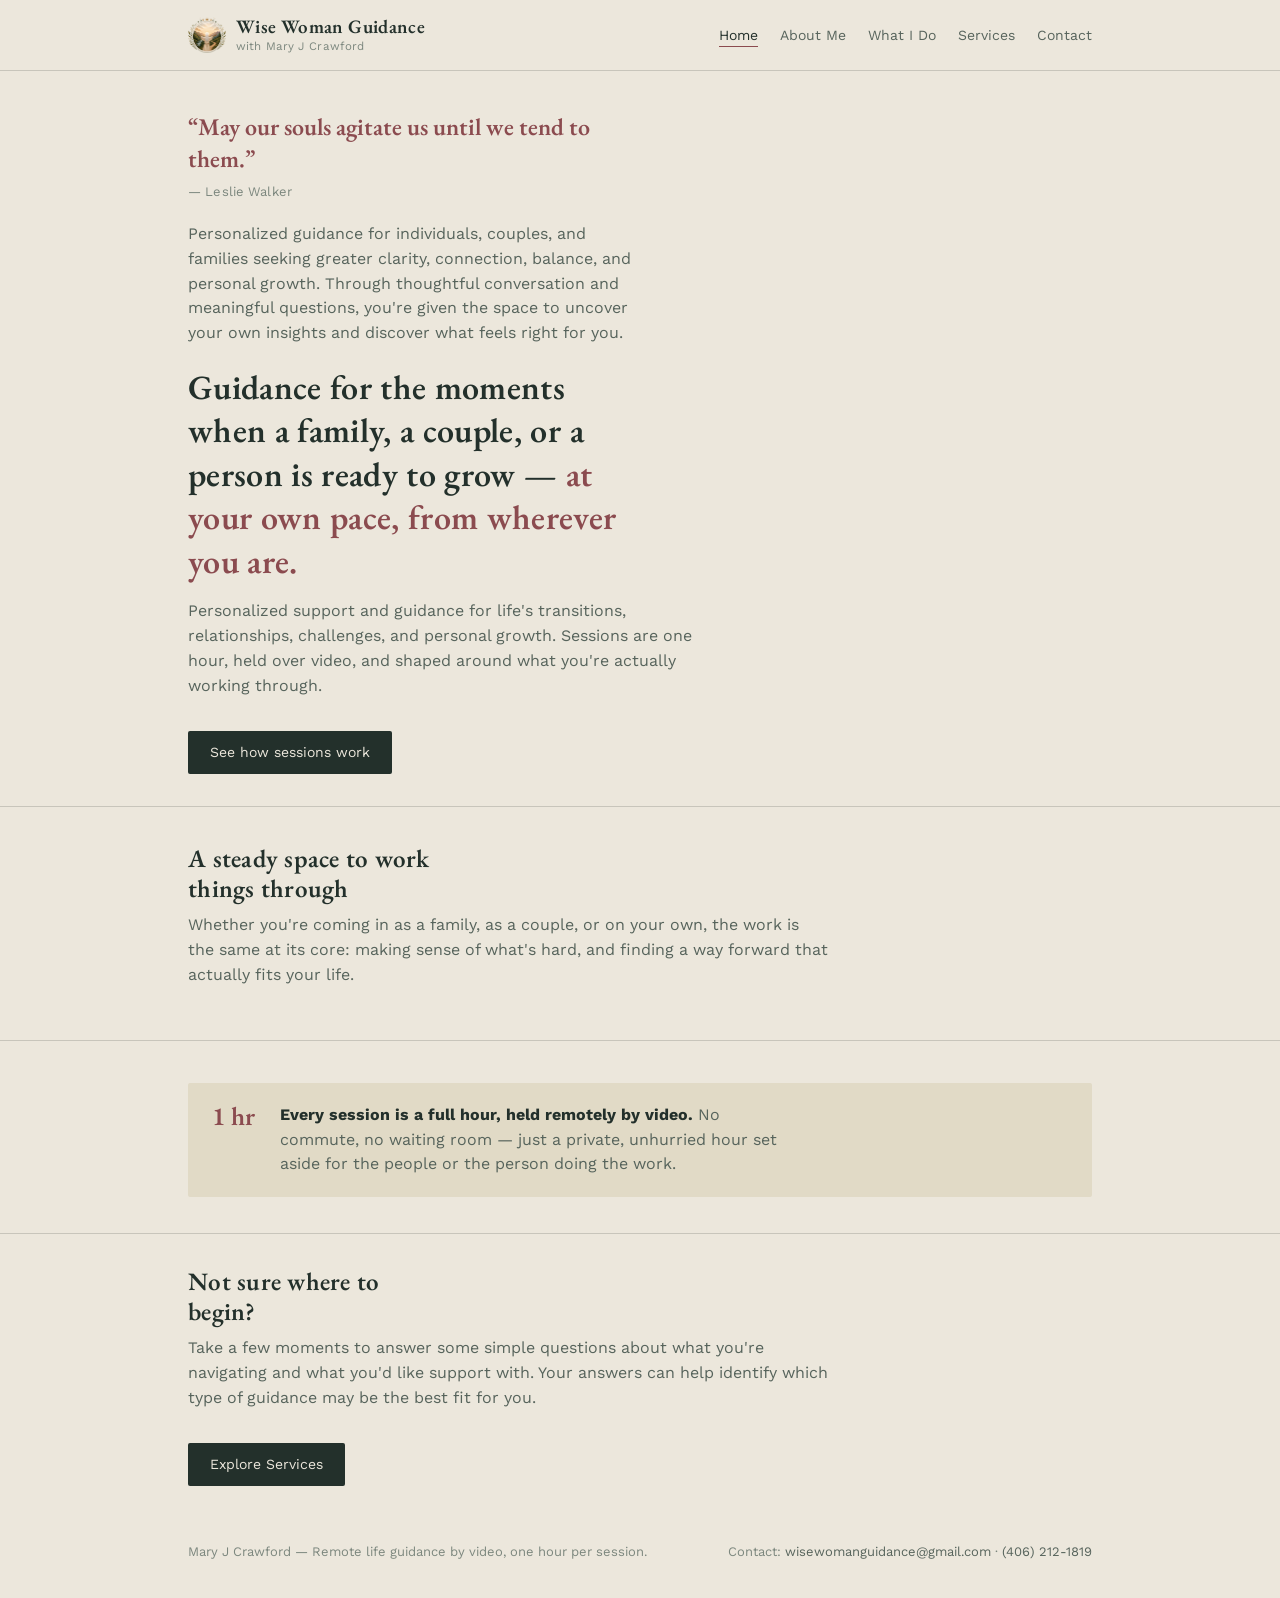
==== index.html @ 262a1b0e "Revise epigraph-sub description for clarity Updated the epigraph-sub paragraph to provide a more det" ====
<!DOCTYPE html>
<html lang="en">
<head>
<meta charset="UTF-8">
<meta name="viewport" content="width=device-width, initial-scale=1.0">
<title>Wise Woman Guidance — with Mary J Crawford</title>
<meta name="description" content="Personalized support and guidance for life's transitions, relationships, challenges, and personal growth.">
<link rel="preconnect" href="https://fonts.googleapis.com">
<link href="https://fonts.googleapis.com/css2?family=EB+Garamond:wght@500;600;700&family=Work+Sans:wght@400;500&display=swap" rel="stylesheet">
<link rel="stylesheet" href="style.css">
</head>
<body>

<header class="site">
  <div class="wrap">
    <div class="brand"><img src="wise-woman-logo-v2.png" alt="Wise Woman Guidance logo"><span class="brand-text">Wise Woman Guidance<span class="brand-sub">with Mary J Crawford</span></span></div>
    <nav class="primary">
      <ul>
        <li><a href="index.html" aria-current="page">Home</a></li>
        <li><a href="about.html">About Me</a></li>
        <li><a href="what-i-do.html">What I Do</a></li>
        <li><a href="services.html">Services</a></li>
        <li><a href="contact.html">Contact</a></li>
      </ul>
    </nav>
  </div>
</header>

<section class="hero">
  <div class="wrap">
    <p class="epigraph">&ldquo;May our souls agitate us until we tend to them.&rdquo;</p>
    <p class="epigraph-attrib">&mdash; Leslie Walker</p>
    <p class="epigraph-sub">Personalized guidance for individuals, couples, and families seeking greater clarity, connection, balance, and personal growth. Through thoughtful conversation and meaningful questions, you're given the space to uncover your own insights and discover what feels right for you.</p>
    <h1 class="statement">Guidance for the moments when a family, a couple, or a person is ready to grow — <span class="name">at your own pace, from wherever you are.</span></h1>
    <p class="sub">Personalized support and guidance for life's transitions, relationships, challenges, and personal growth. Sessions are one hour, held over video, and shaped around what you're actually working through.</p>
    <a href="services.html" class="btn">See how sessions work</a>
  </div>
</section>

<section>
  <div class="wrap">
    <h2>A steady space to work things through</h2>
    <p class="lede">Whether you're coming in as a family, as a couple, or on your own, the work is the same at its core: making sense of what's hard, and finding a way forward that actually fits your life.</p>
  </div>
</section>

<section>
  <div class="wrap">
    <div class="session-note">
      <div class="fig">1 hr</div>
      <div class="txt"><strong>Every session is a full hour, held remotely by video.</strong> No commute, no waiting room — just a private, unhurried hour set aside for the people or the person doing the work.</div>
    </div>
  </div>
</section>

<section class="cta-block" style="border-bottom:none;">
  <div class="wrap">
    <h2>Not sure where to begin?</h2>
    <p class="lede">Take a few moments to answer some simple questions about what you're navigating and what you'd like support with. Your answers can help identify which type of guidance may be the best fit for you.</p>
    <a href="services.html#questionnaire" class="btn">Explore Services</a>
  </div>
</section>

<footer class="site">
  <div class="wrap">
    <div>Mary J Crawford &mdash; Remote life guidance by video, one hour per session.</div>
    <div>Contact: <a href="mailto:wisewomanguidance@gmail.com">wisewomanguidance@gmail.com</a> &middot; <a href="tel:+14062121819">(406) 212-1819</a></div>
  </div>
</footer>

</body>
</html>
---- style.css ----
:root{
  --bg: #ECE7DC;
  --bg-panel: #E1DAC6;
  --ink: #23302B;
  --ink-soft: #57645C;
  --ink-faint: #7C877E;
  --accent: #8B4B4F;
  --accent-soft: #C79A6B;
  --line: rgba(35,48,43,0.18);
  --line-strong: rgba(35,48,43,0.32);
  --radius: 2px;
}

*{box-sizing:border-box;}
html{scroll-behavior:smooth;}

body{
  margin:0;
  background:var(--bg);
  color:var(--ink);
  font-family:'Work Sans', 'Helvetica Neue', Arial, sans-serif;
  font-size:16px;
  line-height:1.55;
  -webkit-font-smoothing:antialiased;
}

@media (prefers-reduced-motion: reduce){
  html{scroll-behavior:auto;}
  *{animation-duration:0.001ms !important; transition-duration:0.001ms !important;}
}

h1,h2,h3{
  font-family:'EB Garamond', Georgia, serif;
  font-weight:600;
  line-height:1.2;
  margin:0;
  color:var(--ink);
  letter-spacing:0.01em;
}

a{color:var(--accent); text-decoration:none;}
a:hover{text-decoration:underline;}
a:focus-visible, button:focus-visible{outline:2px solid var(--accent); outline-offset:3px;}

img,svg{display:block; max-width:100%;}

.wrap{max-width:960px; margin:0 auto; padding:0 28px;}

/* ---------- Header / Nav ---------- */
header.site{
  padding:16px 0;
  border-bottom:1px solid var(--line);
}
header.site .wrap{
  display:flex;
  justify-content:space-between;
  align-items:center;
  flex-wrap:wrap;
  gap:14px;
}
.brand{
  font-family:'EB Garamond', Georgia, serif;
  font-size:19px;
  font-weight:600;
  letter-spacing:0.02em;
  display:flex;
  align-items:center;
  gap:10px;
}
.brand img{
  height:38px;
  width:38px;
  object-fit:contain;
  display:block;
}
.brand-text{
  display:flex;
  flex-direction:column;
  line-height:1.2;
}
.brand-sub{
  font-family:'Work Sans', sans-serif;
  font-weight:400;
  font-size:11.5px;
  letter-spacing:0.01em;
  text-transform:none;
  color:var(--ink-faint);
  margin-top:1px;
}
nav.primary ul{
  display:flex;
  gap:22px;
  list-style:none;
  margin:0;
  padding:0;
}
nav.primary a{
  color:var(--ink-soft);
  font-size:14px;
  border-bottom:1px solid transparent;
  padding-bottom:3px;
  transition:color .2s, border-color .2s;
}
nav.primary a:hover, nav.primary a[aria-current="page"]{
  color:var(--ink);
  border-color:var(--accent);
  text-decoration:none;
}

/* ---------- Hero (home) ---------- */
.hero{
  padding:40px 0 32px;
}
.hero .epigraph{
  font-family:'EB Garamond', Georgia, serif;
  font-size:clamp(20px, 2.2vw, 24px);
  font-weight:600;
  color:var(--accent);
  max-width:38ch;
  margin:0 0 6px;
  line-height:1.35;
}
.hero .epigraph-attrib{
  font-family:'Work Sans', sans-serif;
  font-size:13px;
  color:var(--ink-faint);
  margin:0 0 20px;
  letter-spacing:0.01em;
}
.hero .epigraph-sub{
  color:var(--ink-soft);
  max-width:46ch;
  margin:0 0 20px;
  font-size:16px;
}
.hero .statement{
  font-family:'EB Garamond', Georgia, serif;
  font-weight:600;
  font-size:clamp(26px, 3vw, 34px);
  line-height:1.28;
  max-width:26ch;
  margin:0;
}
.hero .statement .name{
  color:var(--accent);
}
.hero .sub{
  margin-top:16px;
  max-width:52ch;
  color:var(--ink-soft);
  font-size:16px;
}

/* ---------- Generic page header (about/services/etc) ---------- */
.page-head{
  padding:36px 0 22px;
  border-bottom:1px solid var(--line);
}
.page-head h1{font-size:clamp(26px,3.2vw,32px);}
.page-head .kicker{
  color:var(--accent);
  font-family:'EB Garamond', Georgia, serif;
  font-weight:600;
  font-size:14px;
  letter-spacing:0.04em;
  margin-bottom:6px;
}

/* ---------- Sections ---------- */
section{
  padding:36px 0;
  border-bottom:1px solid var(--line);
}
section:last-of-type{border-bottom:none;}
section h2{
  font-size:clamp(21px,2.2vw,25px);
  max-width:24ch;
}
section .lede{
  max-width:64ch;
  color:var(--ink-soft);
  margin-top:10px;
  font-size:16px;
}

/* ---------- About page layout ---------- */
.about-grid{
  display:grid;
  grid-template-columns:220px 1fr;
  gap:36px;
}
.about-grid .portrait{
  aspect-ratio:4/5;
  background:var(--bg-panel);
  border:1px solid var(--line-strong);
  border-radius:var(--radius);
  display:flex;
  align-items:center;
  justify-content:center;
  color:var(--ink-faint);
  font-size:13px;
  text-align:center;
  padding:16px;
  overflow:hidden;
}
.about-grid .portrait img{
  width:100%;
  height:100%;
  object-fit:cover;
  border-radius:var(--radius);
}
.about-grid .bio p{margin:0 0 14px; max-width:62ch;}
.about-grid .bio p:last-child{margin-bottom:0;}
.credential-line{
  margin-top:16px;
  padding-top:14px;
  border-top:1px solid var(--line);
  color:var(--ink-faint);
  font-size:13.5px;
}
@media (max-width:700px){
  .about-grid{grid-template-columns:1fr;}
  .about-grid .portrait{max-width:200px;}
}

/* ---------- Services list ---------- */
.service{
  display:grid;
  grid-template-columns:1fr 1fr;
  gap:28px;
  padding:22px 0;
  border-bottom:1px solid var(--line);
}
.service:first-child{padding-top:0;}
.service:last-child{border-bottom:none;}
.service h3{font-size:20px; margin-bottom:8px; font-weight:600;}
.service .who{
  font-size:13px;
  color:var(--accent);
  font-family:'EB Garamond', Georgia, serif;
  font-weight:600;
  letter-spacing:0.03em;
  margin-bottom:4px;
}
.service p{color:var(--ink-soft); margin:0;}
@media (max-width:700px){
  .service{grid-template-columns:1fr;}
}

.session-note{
  background:var(--bg-panel);
  border-radius:var(--radius);
  padding:20px 24px;
  margin-top:6px;
  display:flex;
  gap:16px;
  align-items:flex-start;
  flex-wrap:wrap;
}
.session-note .fig{
  font-family:'EB Garamond', Georgia, serif;
  font-size:26px;
  font-weight:600;
  color:var(--accent);
  line-height:1;
  min-width:52px;
}
.session-note .txt{color:var(--ink-soft); max-width:52ch;}
.session-note .txt strong{color:var(--ink);}

/* ---------- Pricing list ---------- */
.pricing-list{
  list-style:none;
  margin:20px 0 0;
  padding:0;
}
.pricing-list li{
  display:flex;
  justify-content:space-between;
  gap:16px;
  padding:14px 0;
  border-bottom:1px solid var(--line);
  color:var(--ink-soft);
}
.pricing-list li:last-child{border-bottom:none;}
.pricing-list strong{color:var(--ink); font-weight:600;}
.pricing-list .amount{
  font-family:'EB Garamond', Georgia, serif;
  font-weight:600;
  color:var(--accent);
  white-space:nowrap;
}

/* ---------- Questionnaire ---------- */
.quiz-list{
  margin:22px 0 0;
  padding-left:20px;
}
.quiz-list > li{
  margin-bottom:20px;
  font-family:'EB Garamond', Georgia, serif;
  font-weight:600;
  font-size:17px;
  color:var(--ink);
}
.quiz-options{
  list-style:disc;
  margin:8px 0 0;
  padding-left:22px;
  font-family:'Work Sans', sans-serif;
  font-weight:400;
  font-size:15px;
  color:var(--ink-soft);
}
.quiz-options li{margin-bottom:4px;}

/* ---------- Quote block (What I Do) ---------- */
.quote-block{
  border-left:3px solid var(--accent);
  padding-left:22px;
  margin:4px 0;
}
.quote-block p{
  font-family:'EB Garamond', Georgia, serif;
  font-weight:600;
  font-size:clamp(21px, 2.4vw, 27px);
  line-height:1.35;
  color:var(--ink);
  max-width:36ch;
  margin:0;
}
.more-note{
  color:var(--ink-faint);
  font-size:13.5px;
  margin-top:26px;
  padding-top:14px;
  border-top:1px solid var(--line);
}

/* ---------- CTA block ---------- */
.cta-block{
  text-align:left;
  padding:32px 0;
}
.cta-block h2{max-width:18ch;}
.btn{
  display:inline-block;
  margin-top:16px;
  padding:11px 22px;
  background:var(--ink);
  color:var(--bg);
  border-radius:var(--radius);
  font-size:14px;
  transition:background .2s;
}
.btn:hover{background:var(--accent); text-decoration:none;}

/* ---------- Footer ---------- */
footer.site{
  padding:24px 0 36px;
}
footer.site .wrap{
  display:flex;
  justify-content:space-between;
  flex-wrap:wrap;
  gap:12px;
  color:var(--ink-faint);
  font-size:13px;
}
footer.site a{color:var(--ink-soft);}
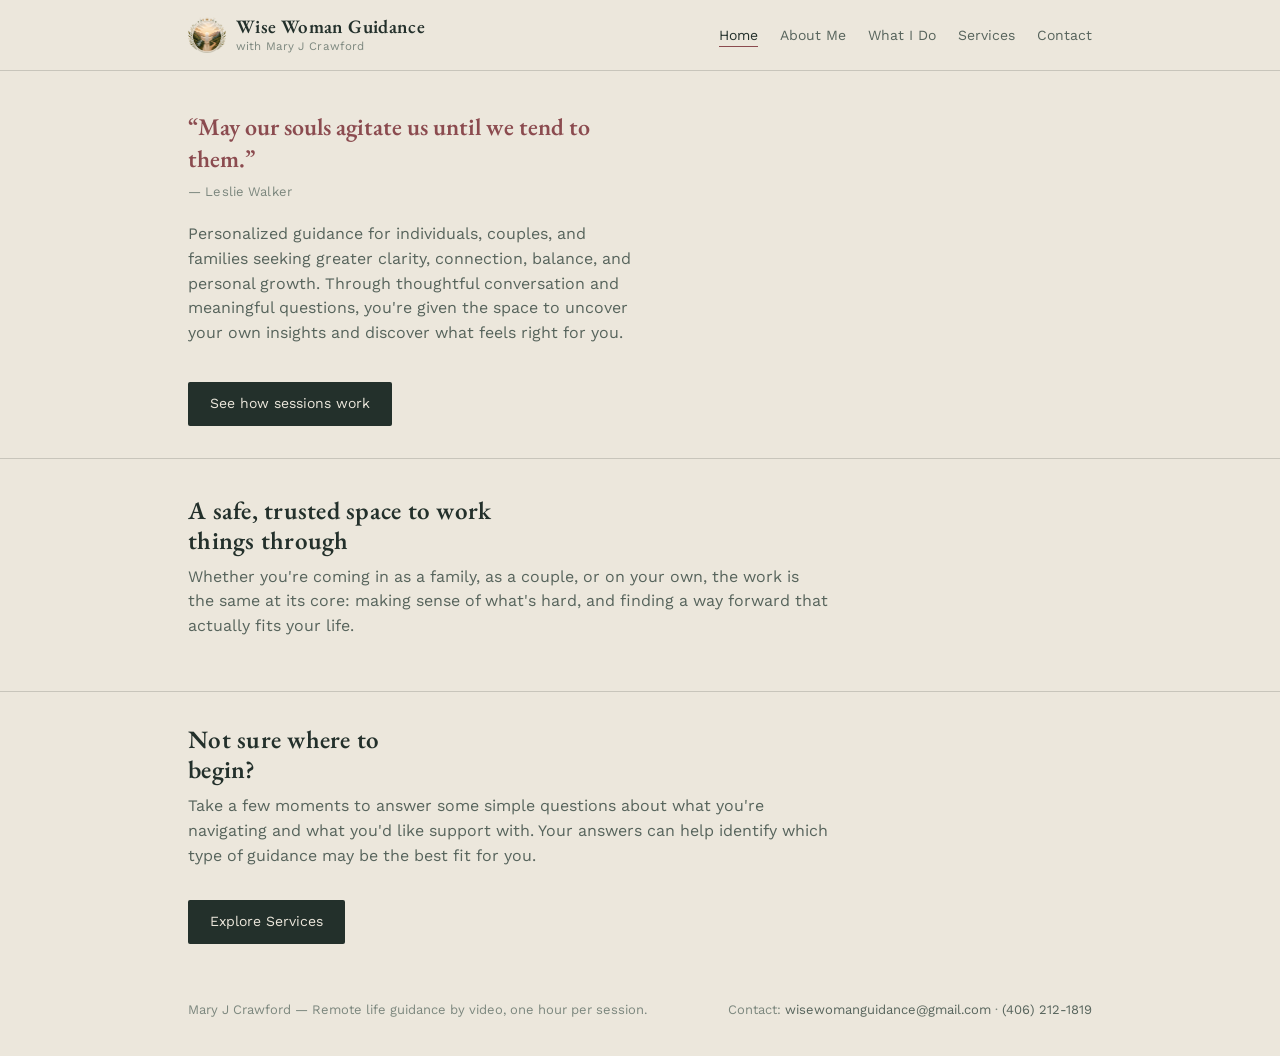
==== commit 0ed2bc65: "Revise headings and simplify content structure Updated headings and removed session note section for" ====
--- a/index.html
+++ b/index.html
@@ -31,25 +31,14 @@
     <p class="epigraph">&ldquo;May our souls agitate us until we tend to them.&rdquo;</p>
     <p class="epigraph-attrib">&mdash; Leslie Walker</p>
     <p class="epigraph-sub">Personalized guidance for individuals, couples, and families seeking greater clarity, connection, balance, and personal growth. Through thoughtful conversation and meaningful questions, you're given the space to uncover your own insights and discover what feels right for you.</p>
-    <h1 class="statement">Guidance for the moments when a family, a couple, or a person is ready to grow — <span class="name">at your own pace, from wherever you are.</span></h1>
-    <p class="sub">Personalized support and guidance for life's transitions, relationships, challenges, and personal growth. Sessions are one hour, held over video, and shaped around what you're actually working through.</p>
     <a href="services.html" class="btn">See how sessions work</a>
   </div>
 </section>
 
 <section>
   <div class="wrap">
-    <h2>A steady space to work things through</h2>
+    <h2>A safe, trusted space to work things through</h2>
     <p class="lede">Whether you're coming in as a family, as a couple, or on your own, the work is the same at its core: making sense of what's hard, and finding a way forward that actually fits your life.</p>
-  </div>
-</section>
-
-<section>
-  <div class="wrap">
-    <div class="session-note">
-      <div class="fig">1 hr</div>
-      <div class="txt"><strong>Every session is a full hour, held remotely by video.</strong> No commute, no waiting room — just a private, unhurried hour set aside for the people or the person doing the work.</div>
-    </div>
   </div>
 </section>
 
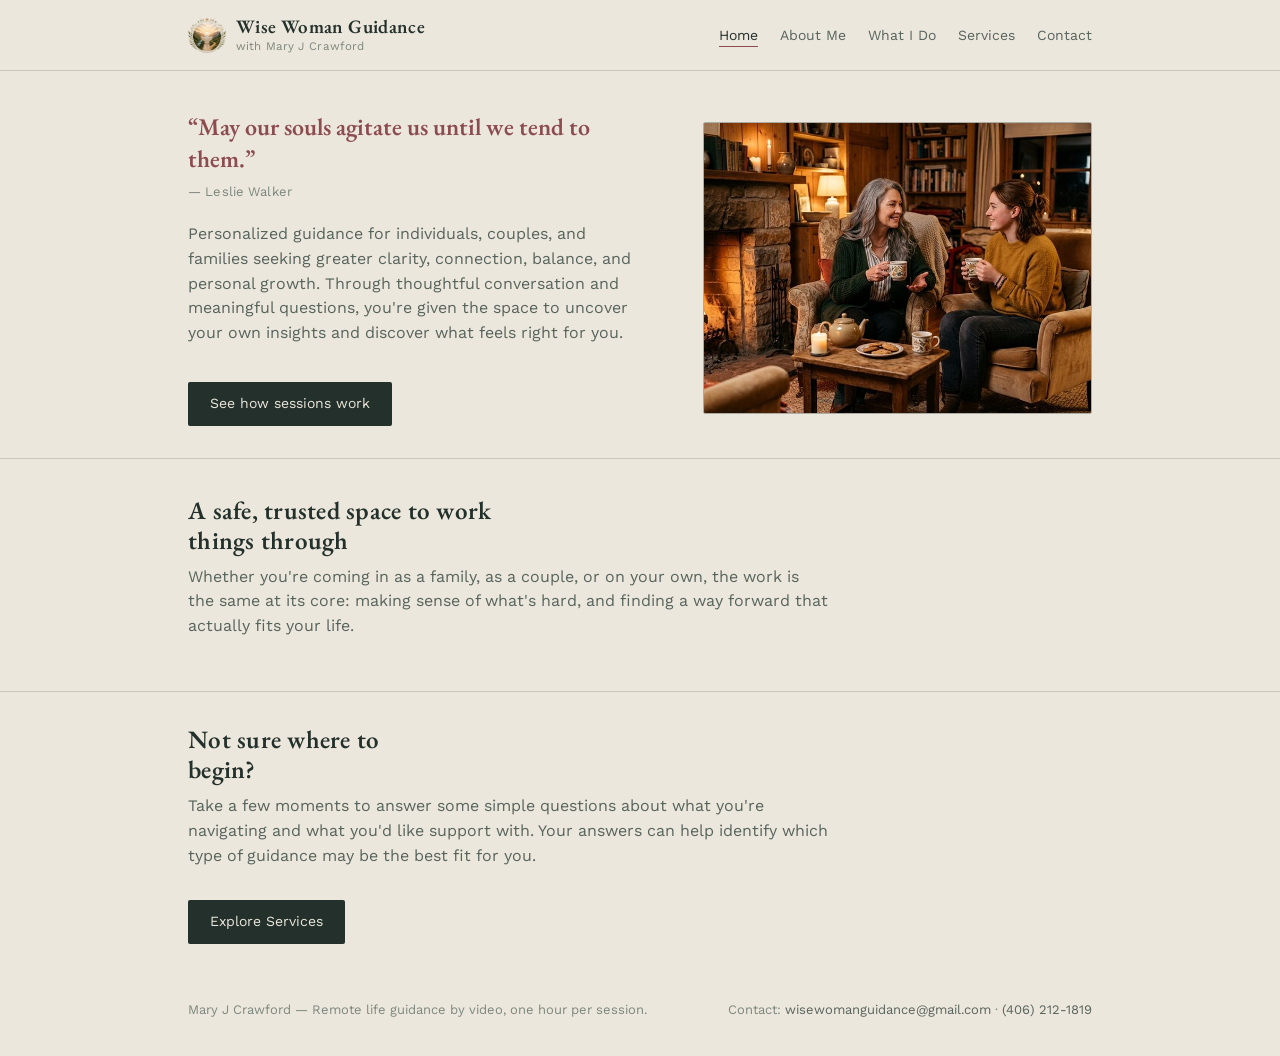
==== commit e7a4da17: "Refactor hero section layout in index.html" ====
--- a/index.html
+++ b/index.html
@@ -27,11 +27,16 @@
 </header>
 
 <section class="hero">
-  <div class="wrap">
-    <p class="epigraph">&ldquo;May our souls agitate us until we tend to them.&rdquo;</p>
-    <p class="epigraph-attrib">&mdash; Leslie Walker</p>
-    <p class="epigraph-sub">Personalized guidance for individuals, couples, and families seeking greater clarity, connection, balance, and personal growth. Through thoughtful conversation and meaningful questions, you're given the space to uncover your own insights and discover what feels right for you.</p>
-    <a href="services.html" class="btn">See how sessions work</a>
+  <div class="wrap hero-grid">
+    <div>
+      <p class="epigraph">&ldquo;May our souls agitate us until we tend to them.&rdquo;</p>
+      <p class="epigraph-attrib">&mdash; Leslie Walker</p>
+      <p class="epigraph-sub">Personalized guidance for individuals, couples, and families seeking greater clarity, connection, balance, and personal growth. Through thoughtful conversation and meaningful questions, you're given the space to uncover your own insights and discover what feels right for you.</p>
+      <a href="services.html" class="btn">See how sessions work</a>
+    </div>
+    <div class="hero-img">
+      <img src="home-hero-photo.jpg" alt="Two women sharing tea and conversation by a fireside">
+    </div>
   </div>
 </section>
 
--- a/style.css
+++ b/style.css
@@ -111,6 +111,27 @@
 .hero{
   padding:40px 0 32px;
 }
+.hero .hero-grid{
+  display:grid;
+  grid-template-columns:1.1fr 0.9fr;
+  gap:40px;
+  align-items:center;
+}
+.hero .hero-img{
+  border-radius:var(--radius);
+  overflow:hidden;
+  border:1px solid var(--line-strong);
+  aspect-ratio:4/3;
+}
+.hero .hero-img img{
+  width:100%;
+  height:100%;
+  object-fit:cover;
+}
+@media (max-width:780px){
+  .hero .hero-grid{grid-template-columns:1fr;}
+  .hero .hero-img{order:-1; margin-bottom:8px;}
+}
 .hero .epigraph{
   font-family:'EB Garamond', Georgia, serif;
   font-size:clamp(20px, 2.2vw, 24px);
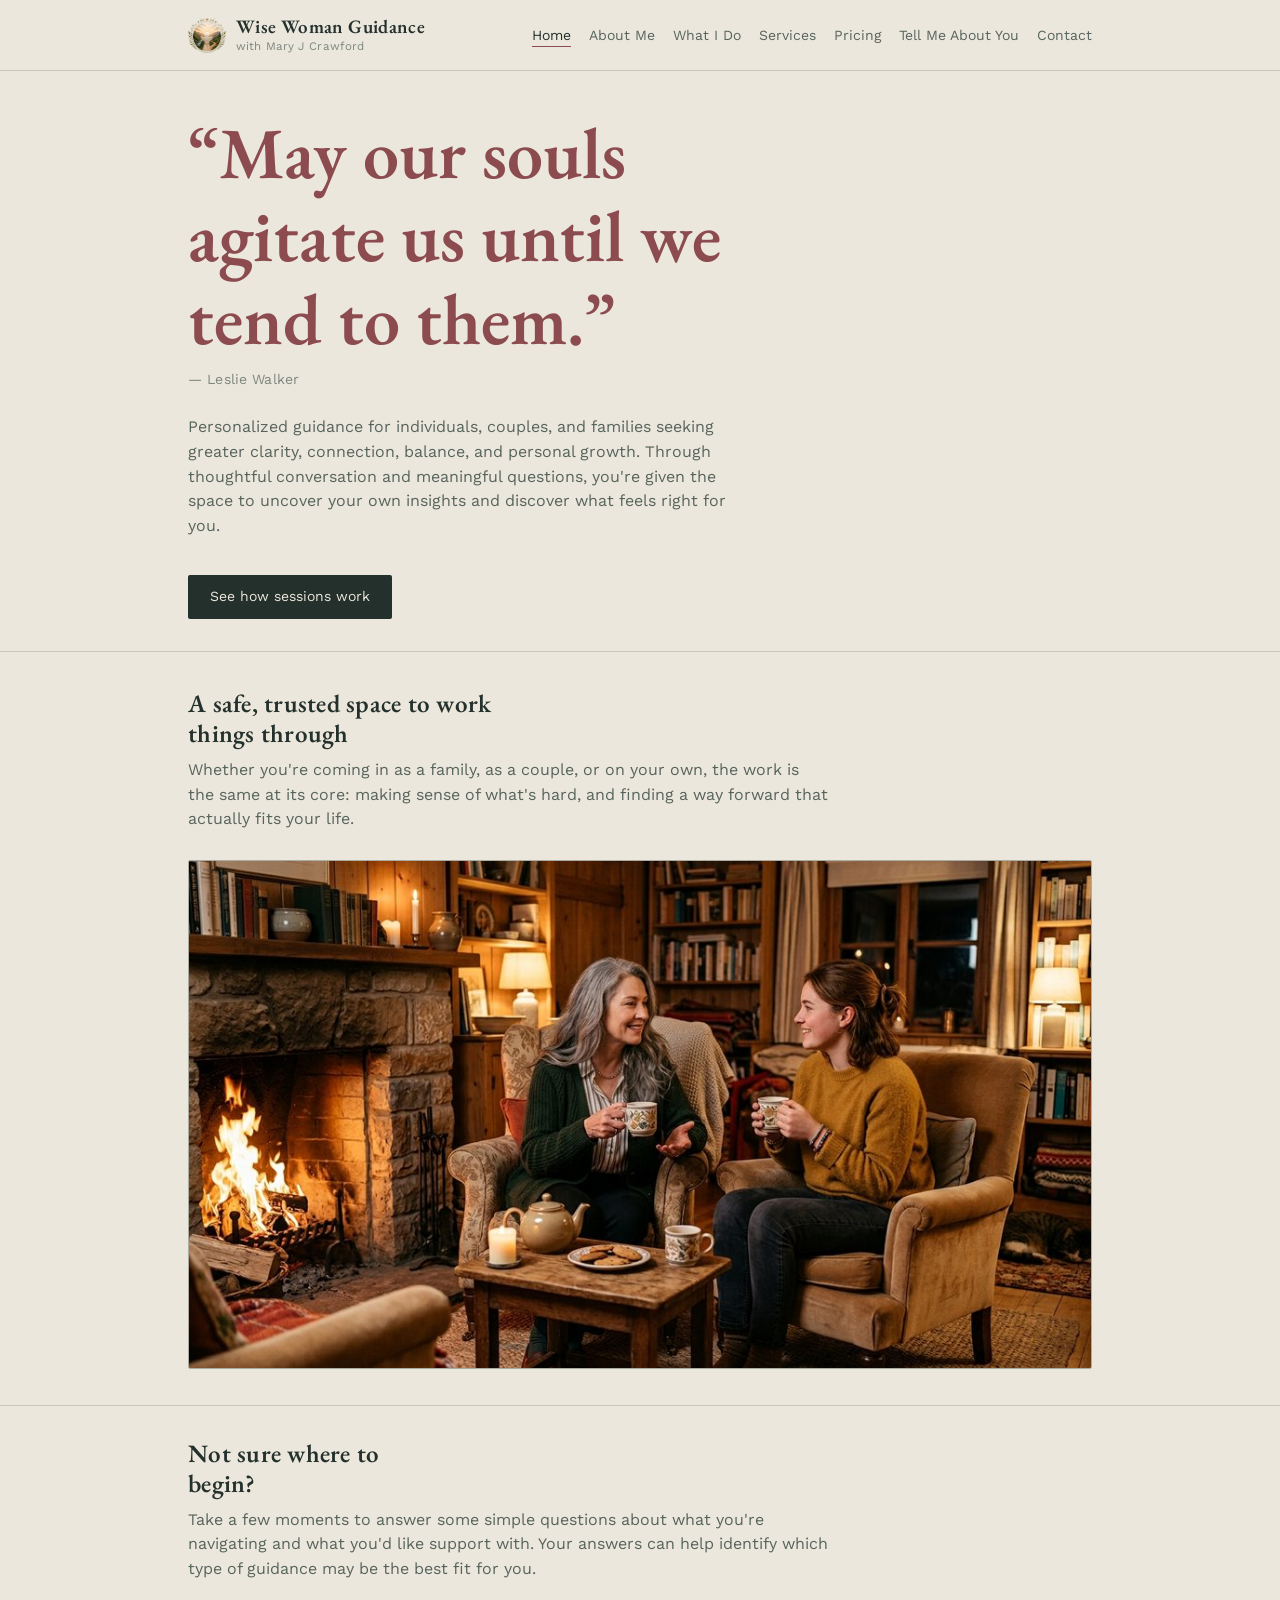
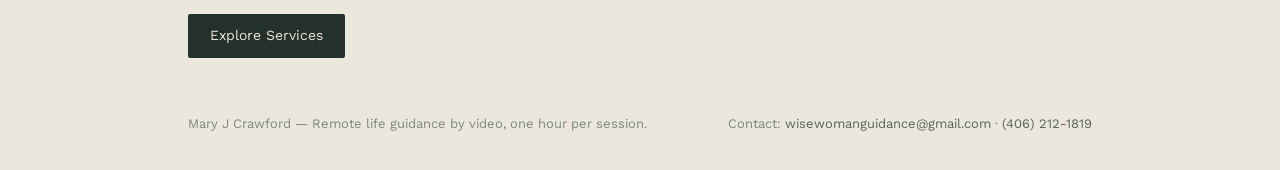
==== commit 692bc81a: "Update navigation and hero section content" ====
--- a/index.html
+++ b/index.html
@@ -20,6 +20,8 @@
         <li><a href="about.html">About Me</a></li>
         <li><a href="what-i-do.html">What I Do</a></li>
         <li><a href="services.html">Services</a></li>
+        <li><a href="pricing.html">Pricing</a></li>
+        <li><a href="tell-me-about-you.html">Tell Me About You</a></li>
         <li><a href="contact.html">Contact</a></li>
       </ul>
     </nav>
@@ -27,16 +29,11 @@
 </header>
 
 <section class="hero">
-  <div class="wrap hero-grid">
-    <div>
-      <p class="epigraph">&ldquo;May our souls agitate us until we tend to them.&rdquo;</p>
-      <p class="epigraph-attrib">&mdash; Leslie Walker</p>
-      <p class="epigraph-sub">Personalized guidance for individuals, couples, and families seeking greater clarity, connection, balance, and personal growth. Through thoughtful conversation and meaningful questions, you're given the space to uncover your own insights and discover what feels right for you.</p>
-      <a href="services.html" class="btn">See how sessions work</a>
-    </div>
-    <div class="hero-img">
-      <img src="home-hero-photo.jpg" alt="Two women sharing tea and conversation by a fireside">
-    </div>
+  <div class="wrap">
+    <p class="epigraph">&ldquo;May our souls agitate us until we tend to them.&rdquo;</p>
+    <p class="epigraph-attrib">&mdash; Leslie Walker</p>
+    <p class="epigraph-sub">Personalized guidance for individuals, couples, and families seeking greater clarity, connection, balance, and personal growth. Through thoughtful conversation and meaningful questions, you're given the space to uncover your own insights and discover what feels right for you.</p>
+    <a href="services.html" class="btn">See how sessions work</a>
   </div>
 </section>
 
@@ -44,6 +41,9 @@
   <div class="wrap">
     <h2>A safe, trusted space to work things through</h2>
     <p class="lede">Whether you're coming in as a family, as a couple, or on your own, the work is the same at its core: making sense of what's hard, and finding a way forward that actually fits your life.</p>
+    <div class="framed-photo">
+      <img src="home-hero-photo.jpg" alt="Two women sharing tea and conversation by a fireside">
+    </div>
   </div>
 </section>
 
@@ -51,7 +51,7 @@
   <div class="wrap">
     <h2>Not sure where to begin?</h2>
     <p class="lede">Take a few moments to answer some simple questions about what you're navigating and what you'd like support with. Your answers can help identify which type of guidance may be the best fit for you.</p>
-    <a href="services.html#questionnaire" class="btn">Explore Services</a>
+    <a href="services.html" class="btn">Explore Services</a>
   </div>
 </section>
 
--- a/style.css
+++ b/style.css
@@ -89,10 +89,11 @@
 }
 nav.primary ul{
   display:flex;
-  gap:22px;
+  gap:18px;
   list-style:none;
   margin:0;
   padding:0;
+  flex-wrap:wrap;
 }
 nav.primary a{
   color:var(--ink-soft);
@@ -111,65 +112,58 @@
 .hero{
   padding:40px 0 32px;
 }
-.hero .hero-grid{
-  display:grid;
-  grid-template-columns:1.1fr 0.9fr;
-  gap:40px;
-  align-items:center;
-}
-.hero .hero-img{
+.hero .epigraph{
+  font-family:'EB Garamond', Georgia, serif;
+  font-size:clamp(48px, 6.6vw, 72px);
+  font-weight:600;
+  color:var(--accent);
+  max-width:16ch;
+  margin:0 0 10px;
+  line-height:1.15;
+}
+.hero .epigraph-attrib{
+  font-family:'Work Sans', sans-serif;
+  font-size:14px;
+  color:var(--ink-faint);
+  margin:0 0 24px;
+  letter-spacing:0.01em;
+}
+.hero .epigraph-sub{
+  color:var(--ink-soft);
+  max-width:56ch;
+  margin:0 0 20px;
+  font-size:16px;
+}
+.hero .statement{
+  font-family:'EB Garamond', Georgia, serif;
+  font-weight:600;
+  font-size:clamp(26px, 3vw, 34px);
+  line-height:1.28;
+  max-width:26ch;
+  margin:0;
+}
+.hero .statement .name{
+  color:var(--accent);
+}
+.hero .sub{
+  margin-top:16px;
+  max-width:52ch;
+  color:var(--ink-soft);
+  font-size:16px;
+}
+
+/* ---------- Framed photo (standalone image blocks) ---------- */
+.framed-photo{
   border-radius:var(--radius);
   overflow:hidden;
   border:1px solid var(--line-strong);
-  aspect-ratio:4/3;
-}
-.hero .hero-img img{
+  aspect-ratio:16/9;
+  margin-top:28px;
+}
+.framed-photo img{
   width:100%;
   height:100%;
   object-fit:cover;
-}
-@media (max-width:780px){
-  .hero .hero-grid{grid-template-columns:1fr;}
-  .hero .hero-img{order:-1; margin-bottom:8px;}
-}
-.hero .epigraph{
-  font-family:'EB Garamond', Georgia, serif;
-  font-size:clamp(20px, 2.2vw, 24px);
-  font-weight:600;
-  color:var(--accent);
-  max-width:38ch;
-  margin:0 0 6px;
-  line-height:1.35;
-}
-.hero .epigraph-attrib{
-  font-family:'Work Sans', sans-serif;
-  font-size:13px;
-  color:var(--ink-faint);
-  margin:0 0 20px;
-  letter-spacing:0.01em;
-}
-.hero .epigraph-sub{
-  color:var(--ink-soft);
-  max-width:46ch;
-  margin:0 0 20px;
-  font-size:16px;
-}
-.hero .statement{
-  font-family:'EB Garamond', Georgia, serif;
-  font-weight:600;
-  font-size:clamp(26px, 3vw, 34px);
-  line-height:1.28;
-  max-width:26ch;
-  margin:0;
-}
-.hero .statement .name{
-  color:var(--accent);
-}
-.hero .sub{
-  margin-top:16px;
-  max-width:52ch;
-  color:var(--ink-soft);
-  font-size:16px;
 }
 
 /* ---------- Generic page header (about/services/etc) ---------- */
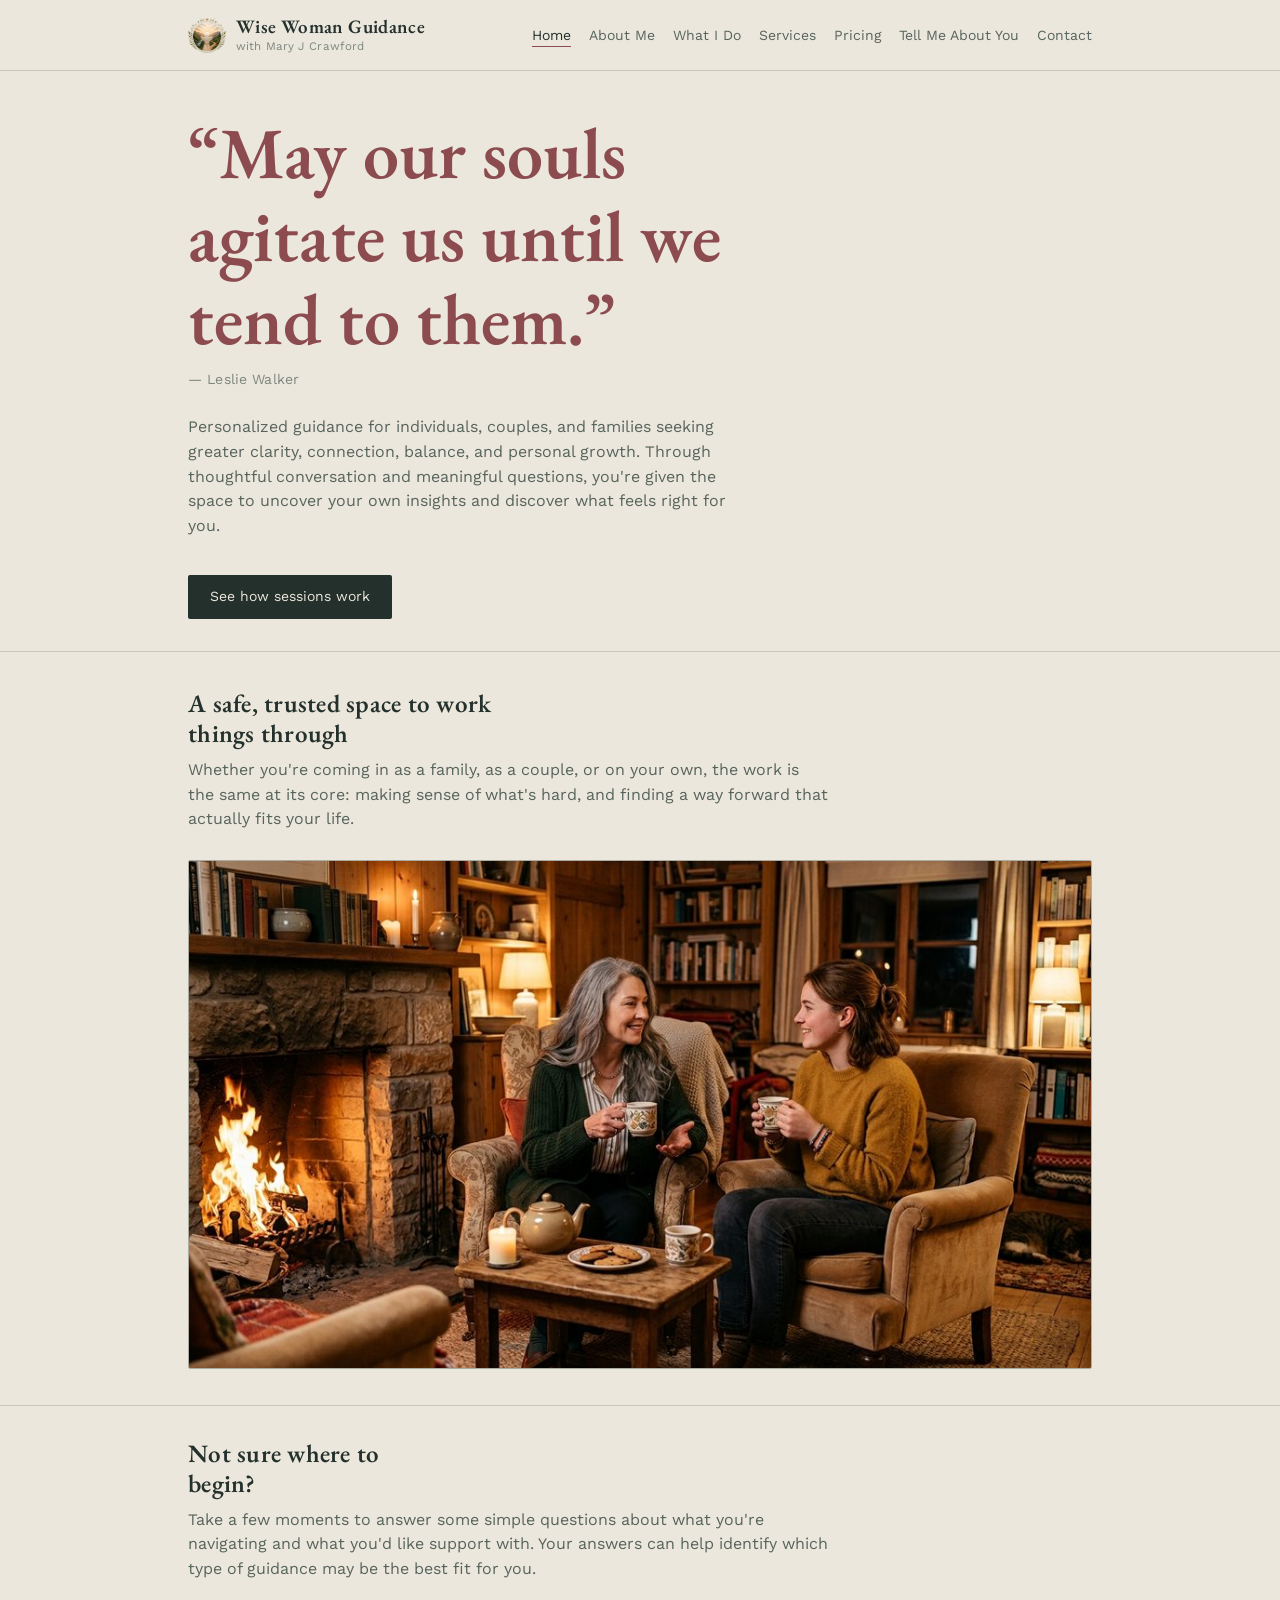
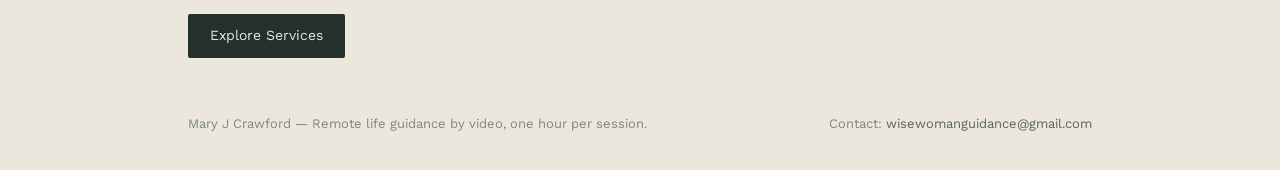
==== commit 2f87f041: "Update contact information in footer Removed phone number from contact information in footer." ====
--- a/index.html
+++ b/index.html
@@ -58,7 +58,7 @@
 <footer class="site">
   <div class="wrap">
     <div>Mary J Crawford &mdash; Remote life guidance by video, one hour per session.</div>
-    <div>Contact: <a href="mailto:wisewomanguidance@gmail.com">wisewomanguidance@gmail.com</a> &middot; <a href="tel:+14062121819">(406) 212-1819</a></div>
+    <div>Contact: <a href="mailto:wisewomanguidance@gmail.com">wisewomanguidance@gmail.com</a></div>
   </div>
 </footer>
 
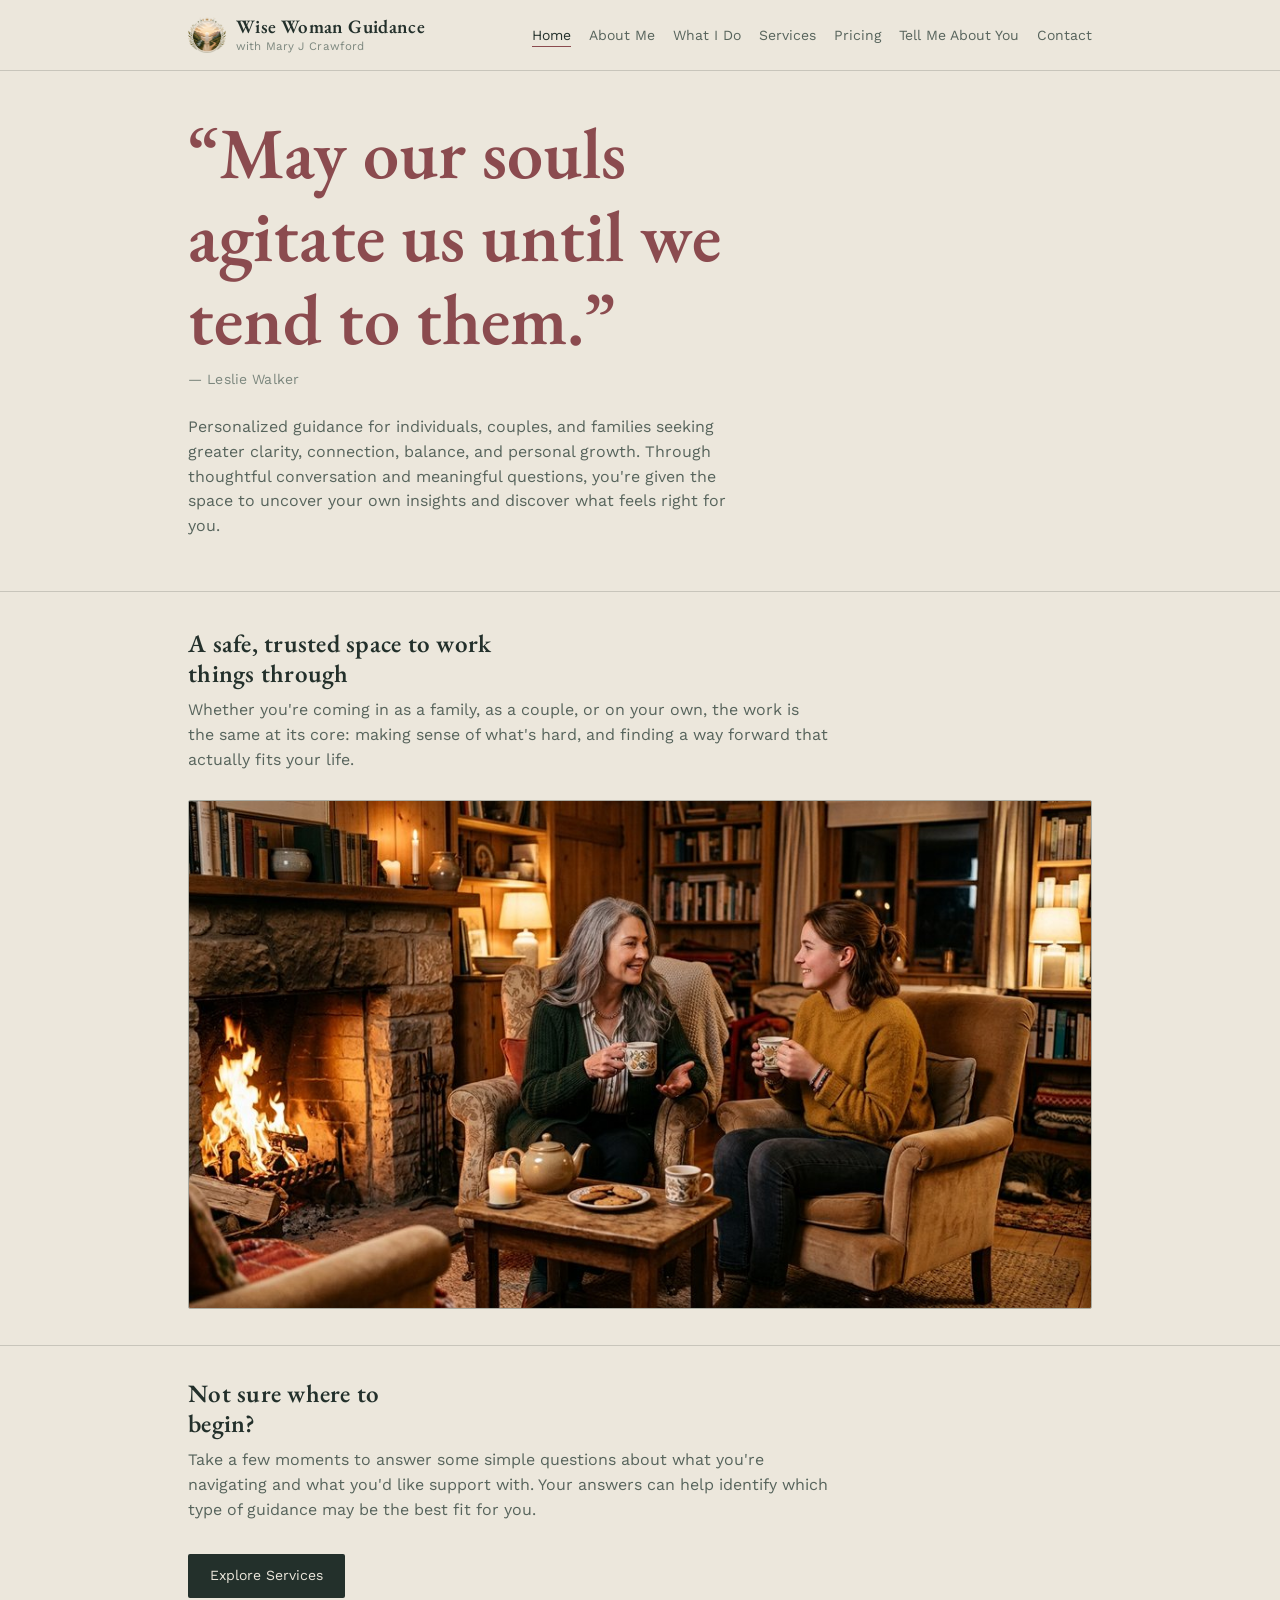
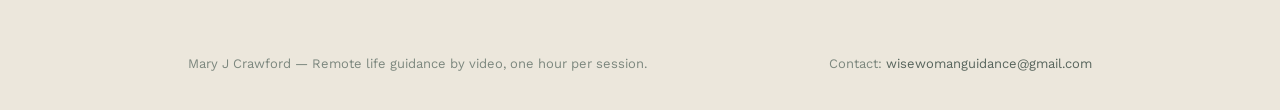
==== commit 1b1daa69: "Remove link from epigraph section in index.htmlRemove 'See how sessions work' button from home hero " ====
--- a/index.html
+++ b/index.html
@@ -33,7 +33,6 @@
     <p class="epigraph">&ldquo;May our souls agitate us until we tend to them.&rdquo;</p>
     <p class="epigraph-attrib">&mdash; Leslie Walker</p>
     <p class="epigraph-sub">Personalized guidance for individuals, couples, and families seeking greater clarity, connection, balance, and personal growth. Through thoughtful conversation and meaningful questions, you're given the space to uncover your own insights and discover what feels right for you.</p>
-    <a href="services.html" class="btn">See how sessions work</a>
   </div>
 </section>
 
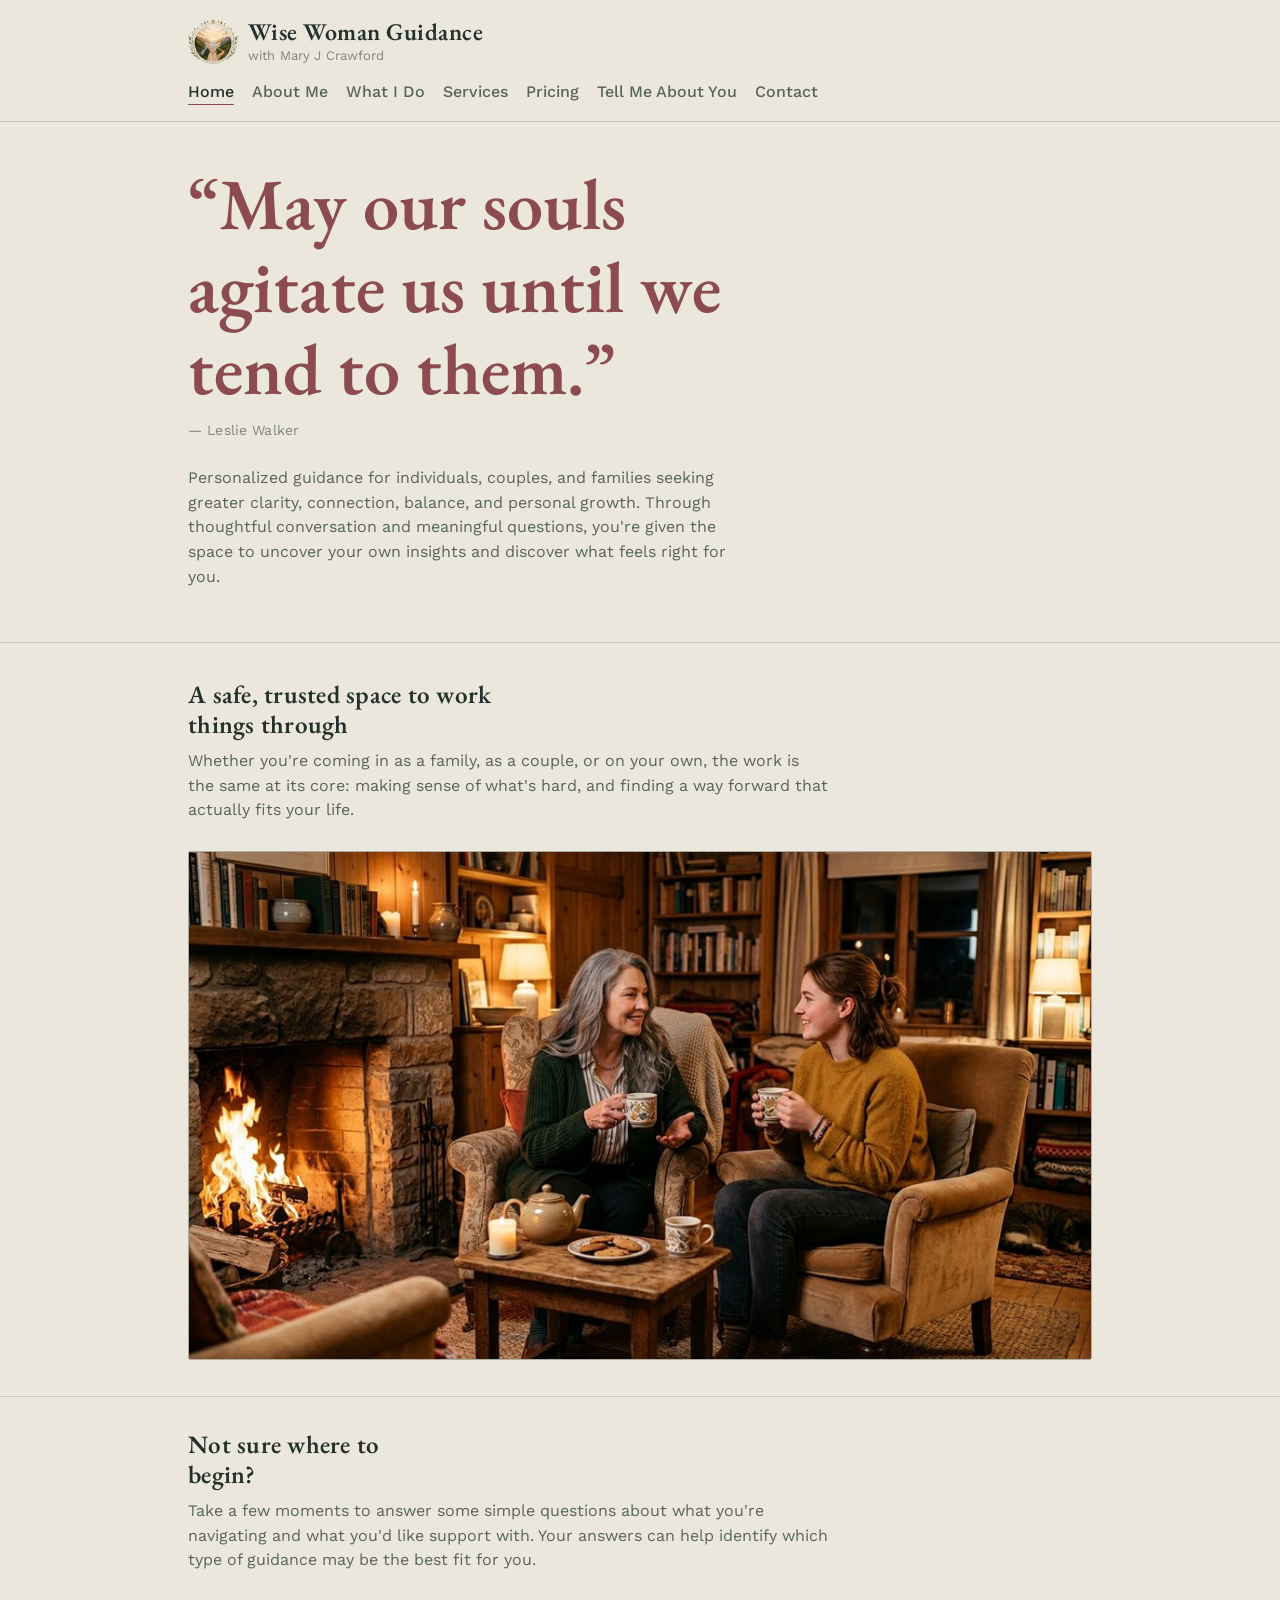
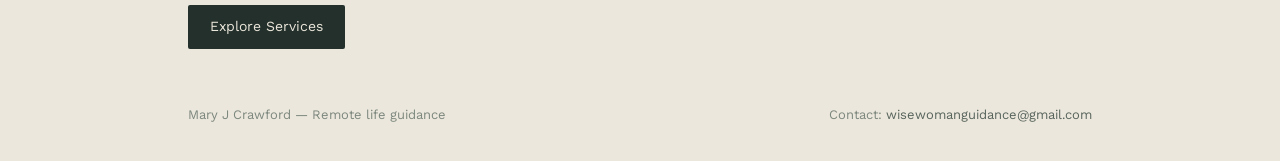
==== commit fabf87d5: "Simplify footer description for remote guidance Removed the phrase 'by video, one hour per session' " ====
--- a/index.html
+++ b/index.html
@@ -56,7 +56,7 @@
 
 <footer class="site">
   <div class="wrap">
-    <div>Mary J Crawford &mdash; Remote life guidance by video, one hour per session.</div>
+    <div>Mary J Crawford &mdash; Remote life guidance</div>
     <div>Contact: <a href="mailto:wisewomanguidance@gmail.com">wisewomanguidance@gmail.com</a></div>
   </div>
 </footer>
--- a/style.css
+++ b/style.css
@@ -60,7 +60,7 @@
 }
 .brand{
   font-family:'EB Garamond', Georgia, serif;
-  font-size:19px;
+  font-size:24px;
   font-weight:600;
   letter-spacing:0.02em;
   display:flex;
@@ -68,8 +68,8 @@
   gap:10px;
 }
 .brand img{
-  height:38px;
-  width:38px;
+  height:50px;
+  width:50px;
   object-fit:contain;
   display:block;
 }
@@ -81,7 +81,7 @@
 .brand-sub{
   font-family:'Work Sans', sans-serif;
   font-weight:400;
-  font-size:11.5px;
+  font-size:13px;
   letter-spacing:0.01em;
   text-transform:none;
   color:var(--ink-faint);
@@ -97,7 +97,7 @@
 }
 nav.primary a{
   color:var(--ink-soft);
-  font-size:14px;
+  font-size:16px;font-weight:500;
   border-bottom:1px solid transparent;
   padding-bottom:3px;
   transition:color .2s, border-color .2s;
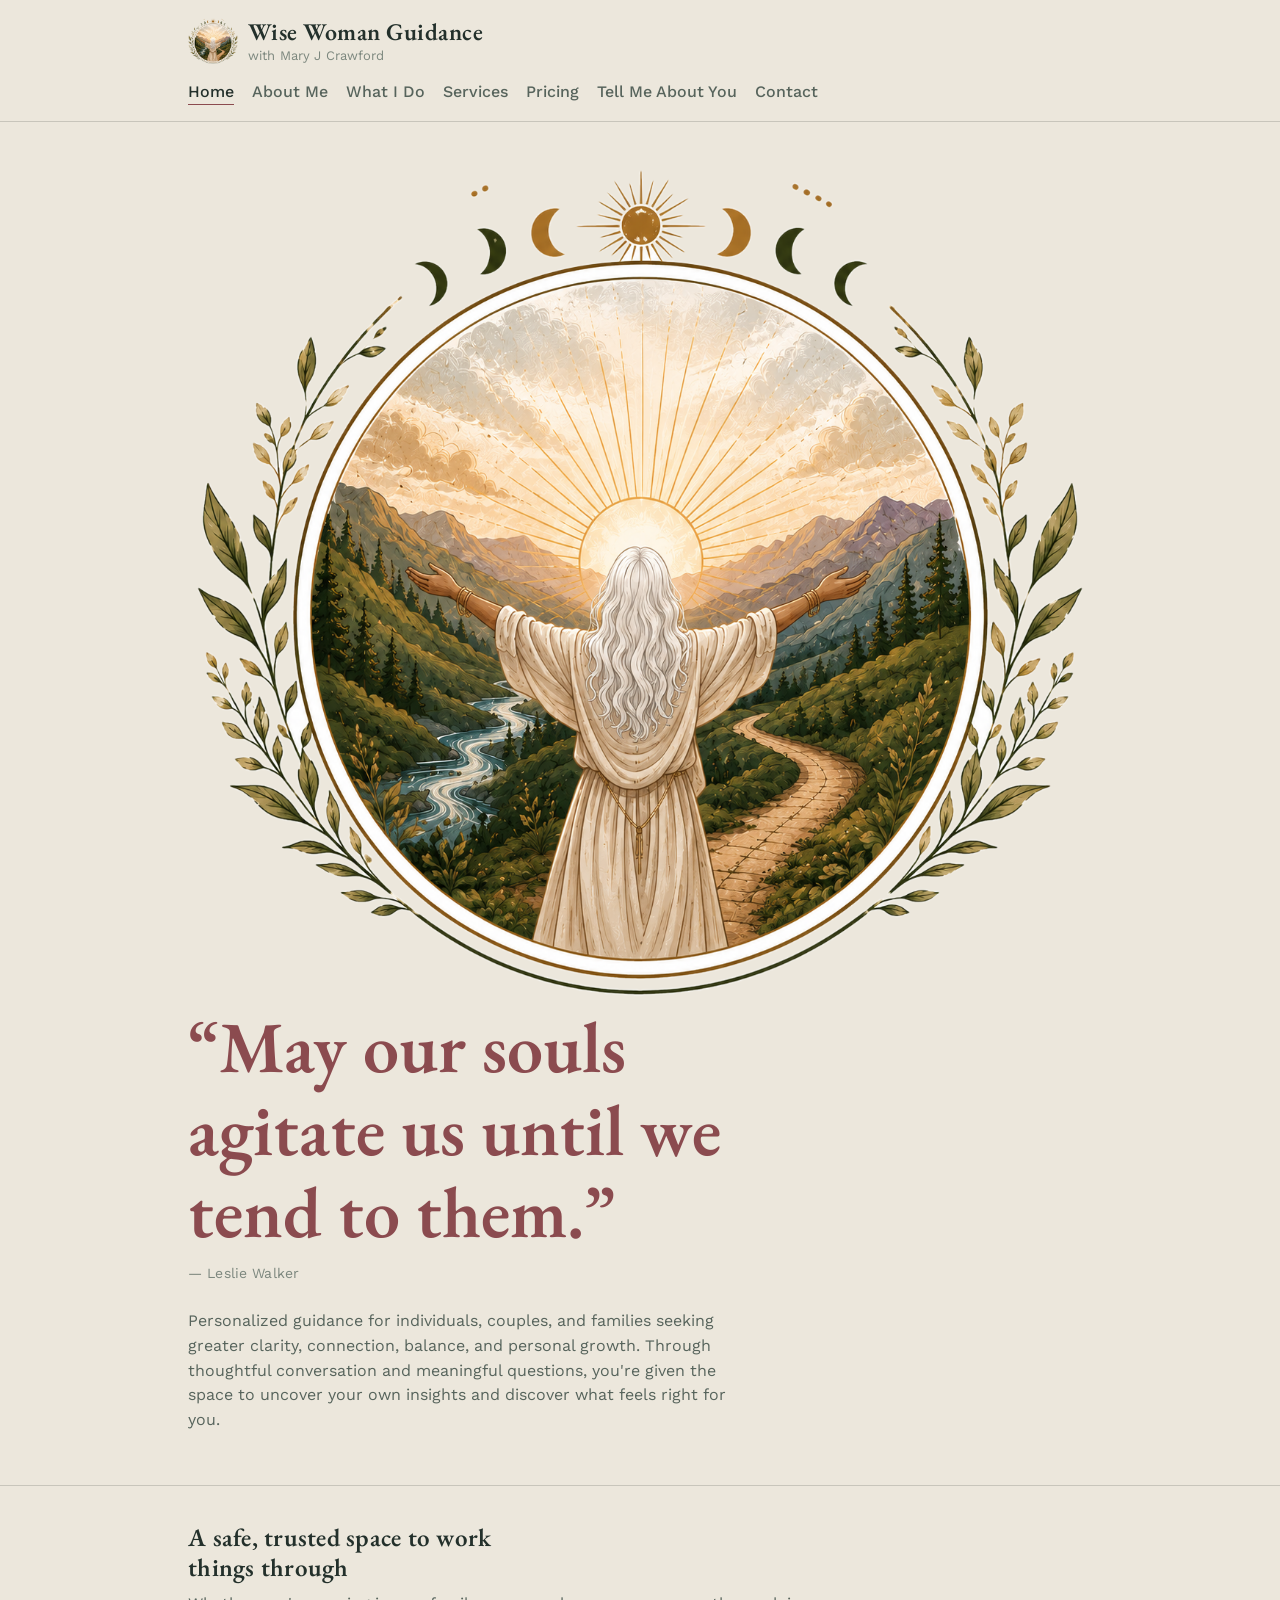
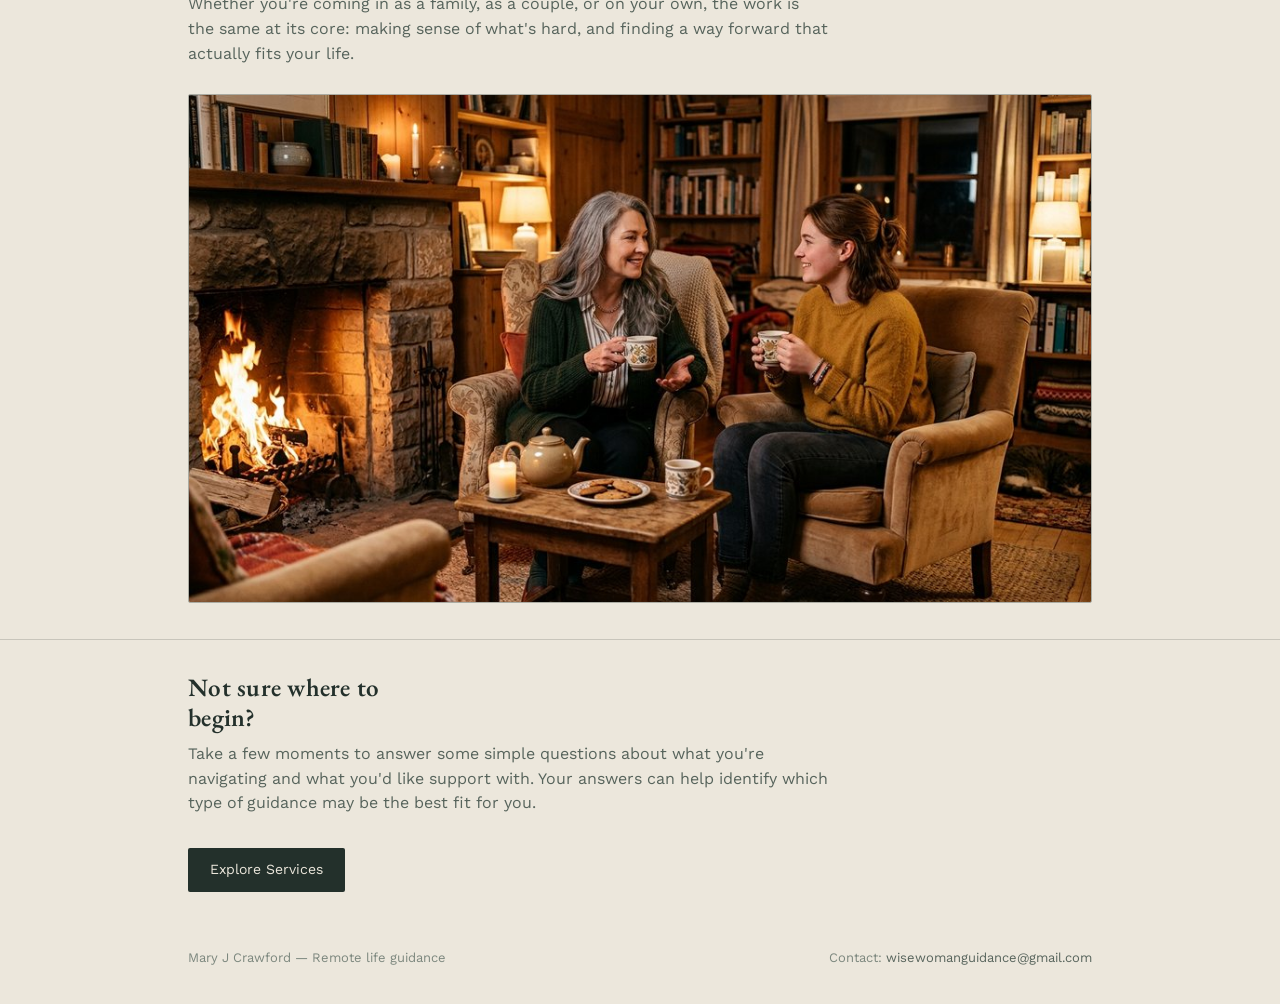
==== commit d5a336dd: "Add logo image to hero section Added a logo image to the hero section." ====
--- a/index.html
+++ b/index.html
@@ -30,6 +30,7 @@
 
 <section class="hero">
   <div class="wrap">
+    <img src="wise-woman-logo-v2.png" alt="Wise Woman Guidance emblem" class="hero-logo">
     <p class="epigraph">&ldquo;May our souls agitate us until we tend to them.&rdquo;</p>
     <p class="epigraph-attrib">&mdash; Leslie Walker</p>
     <p class="epigraph-sub">Personalized guidance for individuals, couples, and families seeking greater clarity, connection, balance, and personal growth. Through thoughtful conversation and meaningful questions, you're given the space to uncover your own insights and discover what feels right for you.</p>
--- a/style.css
+++ b/style.css
@@ -379,6 +379,10 @@
   justify-content:space-between;
   flex-wrap:wrap;
   gap:12px;
+
+  /* ---------- Hero logo (home) ---------- */
+  .hero-logo{float:right;width:40%;max-width:360px;margin:6px 0 24px 40px;}
+  @media (max-width:700px){.hero-logo{float:none;width:66%;max-width:280px;margin:0 0 20px;}}
   color:var(--ink-faint);
   font-size:13px;
 }
